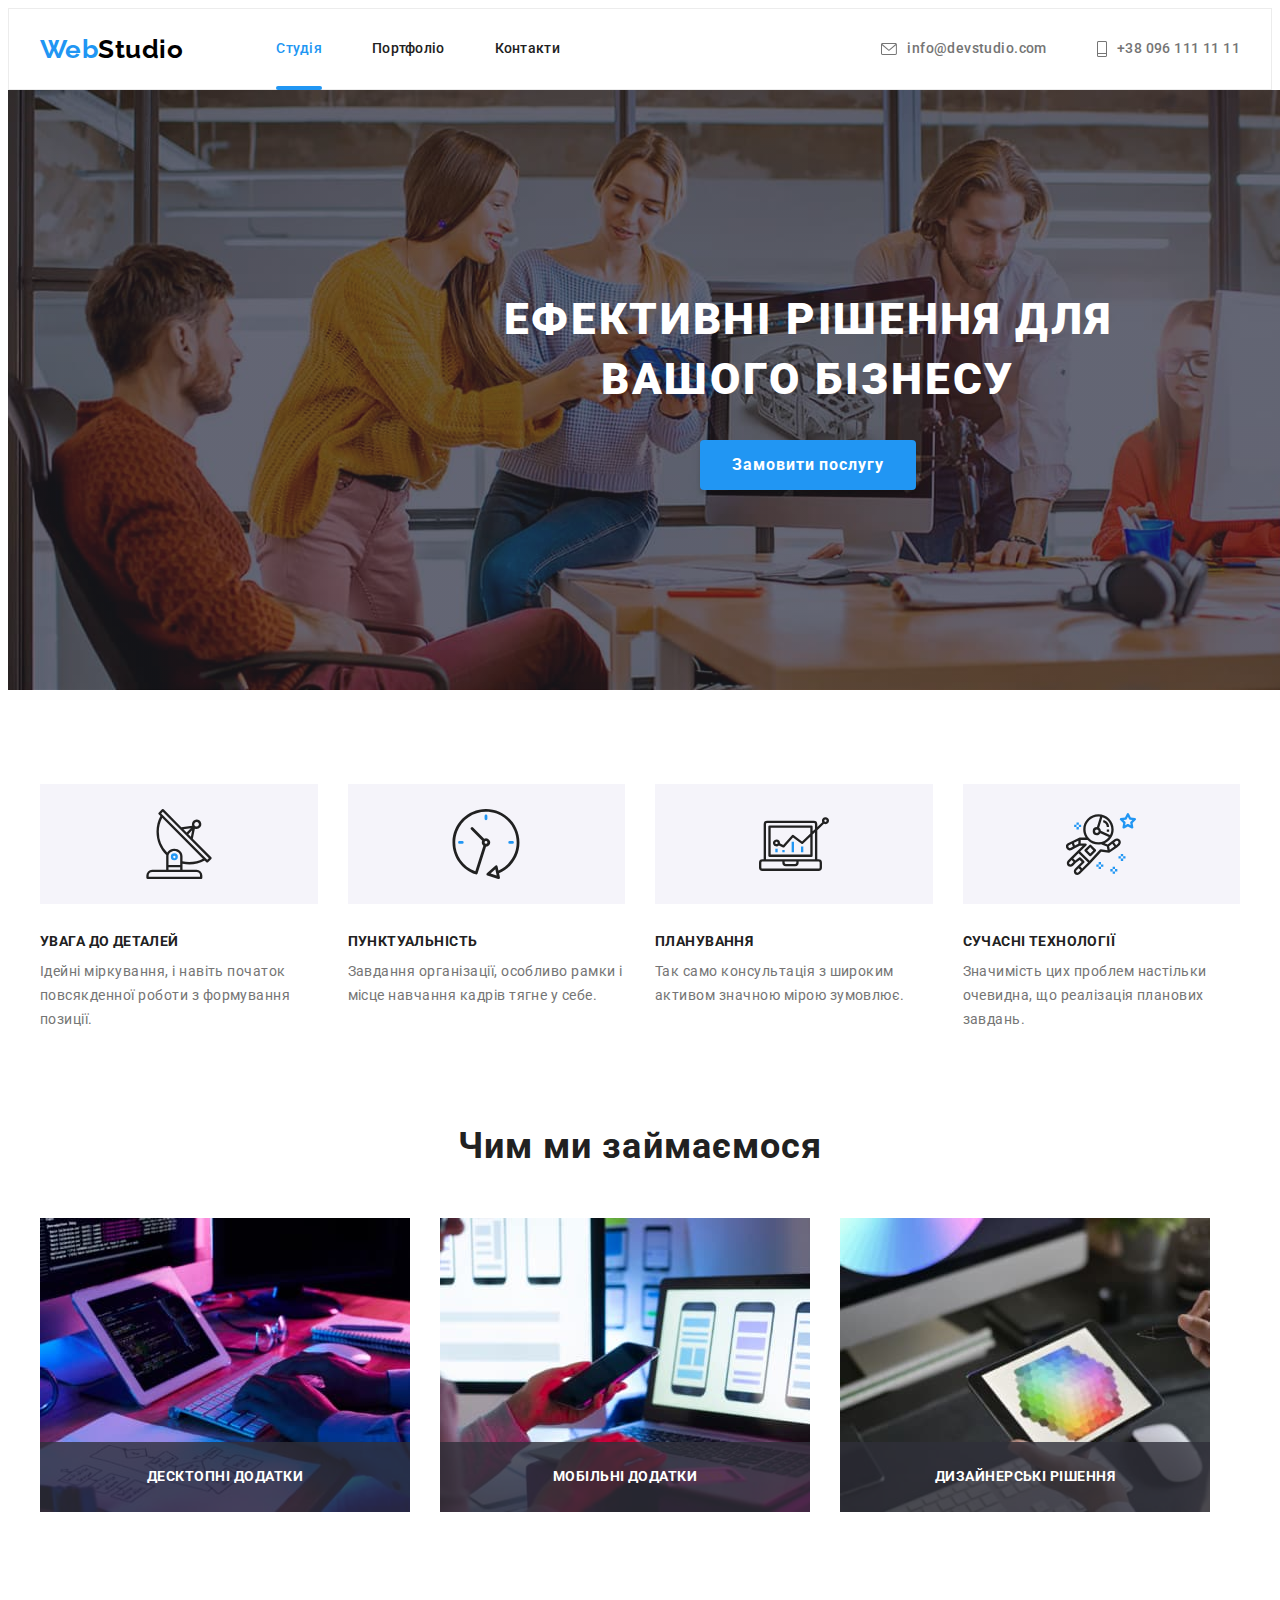
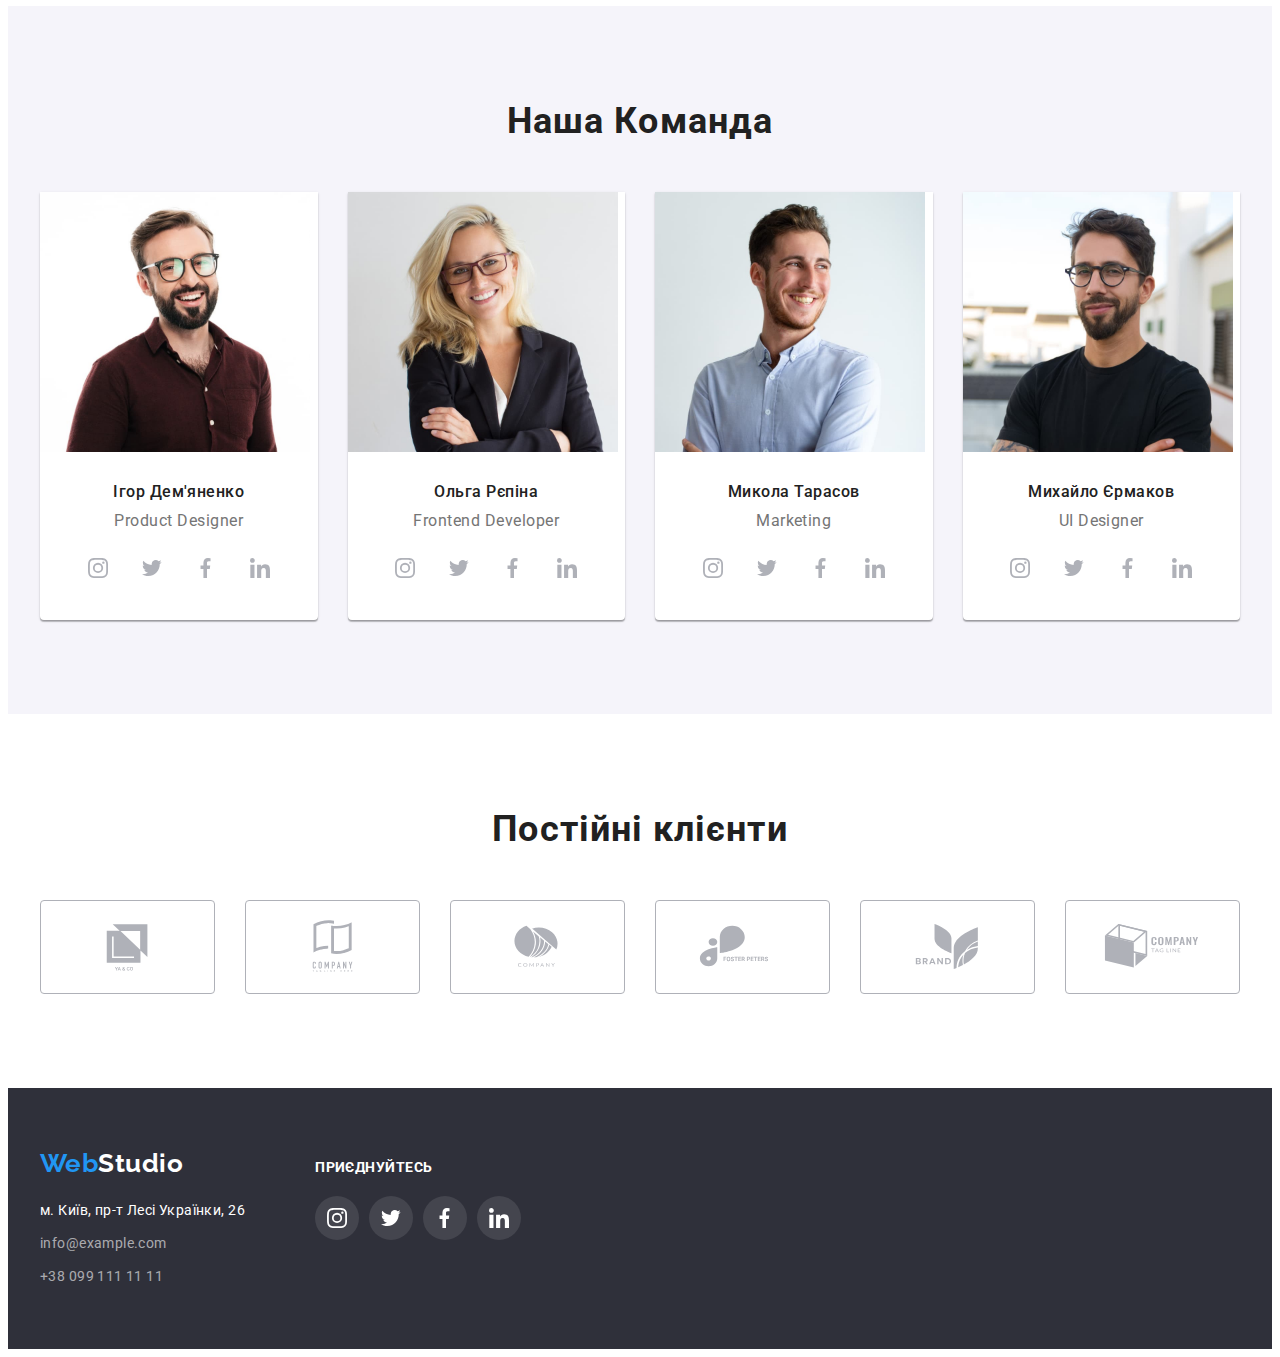
==== index.html @ 98136e76 "фыв" ====
<!DOCTYPE html>
<html lang="uk">
  <head>
    <meta charset="UTF-8" />
    <meta http-equiv="X-UA-Compatible" content="IE=edge" />
    <meta name="viewport" content="width=#, initial-scale=1.0" />
    <title>Студія</title>
    <link rel="preconnect" href="https://fonts.googleapis.com">
<link rel="preconnect" href="https://fonts.gstatic.com" crossorigin>
<link href="https://fonts.googleapis.com/css2?family=Raleway:wght@700&family=Roboto:wght@400;500;700;900&display=swap" rel="stylesheet">
   <link rel="stylesheet" href="https://cdnjs.cloudflare.com/ajax/libs/modern-normalize/1.1.0/modern-normalize.min.css" integrity="sha512-wpPYUAdjBVSE4KJnH1VR1HeZfpl1ub8YT/NKx4PuQ5NmX2tKuGu6U/JRp5y+Y8XG2tV+wKQpNHVUX03MfMFn9Q==" crossorigin="anonymous" referrerpolicy="no-referrer" />
<link rel="stylesheet" href="./css/styles.css" />
    
  </head>
  <body class="body">
    <header class="header">
     <div class="main-nav container">
      <a class="logo-link decoration" href="index.html">Web<span class="logo-header decoration">Studio</span></a>
     <nav>
        <ul class="site-nav list">
          <li class="item"><a href="./index.html" class="site-nav-link current decoration">Студія</a></li>
          <li id="portfolio" class="item"><a href="./portfolio.html" class="site-nav-link decoration">Портфоліо</a></li>
          <li class="item"><a href="#" class="site-nav-link decoration">Контакти</a></li>
        </ul>
      </nav>
      <ul class="auth-nav list">
        <li class="item"><a href="mailto:info@devstudio.com" class="auth-nav-link decoration"><svg class="icon-nav" width="16" height="12"><use href="./images/svg/sprite.svg#icon-envelope"></use></svg>info@devstudio.com</a></li>
        <li class="item"><a href="tel:+380961111111" class="auth-nav-link decoration"><svg class="icon-nav" width="10" height="16"><use href="./images/svg/sprite.svg#icon-smartphone"></use></svg>+38 096 111 11 11</a></li>
      </ul>
      </div>
    </header>
   
    <main>
      <section class="hero">
        <h1 class="hero-title">Ефективні рішення для <br>вашого бізнесу</br></h1>
        <button type="button" class="button" data-modal-open>Замовити послугу</button>
      </section>
      <section class="section">
        <div class="container">
        <h2 class="title hero-h2">Наші особливості</h2>
        <ul class="list features-list">
          <li class="text">
            <div class="logo-no">
              <svg width="70" height="70"><use href="./images/svg/sprite.svg#icon-antenna"></use></svg></div>
            <h3 class="feature">Увага до деталей</h3>
            <span class="feat"
              >Ідейні міркування, і навіть початок повсякденної роботи з формування позиції.</span
            >
          </li>
          <li class="text">
            <div class="logo-no"><svg width="70" height="70"><use href="./images/svg/sprite.svg#icon-clock"></use></svg></div>
            <h3 class="feature">Пунктуальність</h3>
            <span class="feat">
              Завдання організації, особливо рамки і місце навчання кадрів тягне у себе.</span
            >
          </li>
          <li class="text">
            <div class="logo-no"><svg width="70" height="70"><use href="./images/svg/sprite.svg#icon-diagram"></use></svg></div>
            <h3 class="feature">Планування</h3>
            <span class="feat">
              Так само консультація з широким активом значною мірою зумовлює.</span
            >
          </li>
          <li class="text">
            <div class="logo-no"><svg width="70" height="70"><use href="./images/svg/sprite.svg#icon-astronaut"></use></svg></div>
            <h3 class="feature">Сучасні технології</h3>
            <span class="feat">
              Значимість цих проблем настільки очевидна, що реалізація планових завдань.</span
            >
          </li>
        </ul>
        </div>
      </section>
      <section class="section what-we-do">
        <div class="container">
        <h2 class="title">Чим ми займаємося</h2>
        <ul class="list imgs-list">
          <li class="imgs"><img src="./images/img.jpg" alt="coding" width="370" /><p class="img-text">десктопні додатки</p></li>
          <li class="imgs"><img src="./images/img-1.jpg" alt="phone set" width="370" /><p class="img-text">мобільні додатки</p></li>
          <li class="imgs"><img src="./images/img-2.jpg" alt="web design" width="370" /><p class="img-text">дизайнерські рішення</p></li>
        </ul>
        
        </div>
      </section>
      <section class="our-team section">
        
        <div class="container">
          <h2 class="title">Наша Команда</h2>
        <ul class="list our-team-list">
          <li class="background team">
            <img src="./images/img-3.jpg" alt="photo1" width="270" />
           <div class="team-container">
             <h3 class="who">Ігор Дем'яненко</h3>
            <p lang="en" class="about">Product Designer</p>
         <ul class="list team-contact-list">
                <li class="team-contact"><a href="#" class="decoration link-logo" ><svg class="icon" width="20" height="20"><use href="./images/svg/sprite.svg#icon-instagram"></use></svg></a></li>
                <li class="team-contact"><a href="#" class="decoration link-logo"><svg class="icon" width="20" height="20"><use href="./images/svg/sprite.svg#icon-twitter"></use></svg></a></li>
                <li class="team-contact"><a href="#" class="decoration link-logo"><svg class="icon" width="20" height="20"><use href="./images/svg/sprite.svg#icon-facebook"></use></svg></a></li>
                <li class="team-contact"><a href="#" class="decoration link-logo"><svg class="icon" width="20" height="20"><use href="./images/svg/sprite.svg#icon-linkedin"></use></svg></a></li>
              </ul>
            </div>
        </li>
            
          <li class="background team">
            <img src="./images/img-4.jpg" alt="photo2" width="270" />
           <div class="team-container"> <h3 class="who">Ольга Рєпіна</h3>
            <p lang="en" class="about">Frontend Developer</p>
            
              <ul class="list team-contact-list">
                <li class="team-contact"><a href="#" class="decoration link-logo"><svg class="icon" width="20" height="20"><use href="./images/svg/sprite.svg#icon-instagram"></use></svg></a></li>
                <li class="team-contact"><a href="#" class="decoration link-logo"><svg class="icon" width="20" height="20"><use href="./images/svg/sprite.svg#icon-twitter"></use></svg></a></li>
                <li class="team-contact"><a href="#" class="decoration link-logo"><svg class="icon" width="20" height="20"><use href="./images/svg/sprite.svg#icon-facebook"></use></svg></a></li>
                <li class="team-contact"><a href="#" class="decoration link-logo"><svg class="icon" width="20" height="20"><use href="./images/svg/sprite.svg#icon-linkedin"></use></svg></a></li>
              </ul>
          </div>
          </li>
          <li class="background team">
            <img src="./images/img-5.jpg" alt="photo3" width="270" />
            <div class="team-container"><h3 class="who">Микола Тарасов</h3>
            <p lang="en" class="about">Marketing</p>
              <ul class="list team-contact-list">
                <li class="team-contact"><a href="#" class="decoration link-logo"><svg class="icon" width="20" height="20"><use href="./images/svg/sprite.svg#icon-instagram"></use></svg></a></li>
                <li class="team-contact"><a href="#" class="decoration link-logo"><svg class="icon" width="20" height="20"><use href="./images/svg/sprite.svg#icon-twitter"></use></svg></a></li>
                <li class="team-contact"><a href="#" class="decoration link-logo"><svg class="icon" width="20" height="20"><use href="./images/svg/sprite.svg#icon-facebook"></use></svg></a></li>
                <li class="team-contact"><a href="#" class="decoration link-logo"><svg class="icon" width="20" height="20"><use href="./images/svg/sprite.svg#icon-linkedin"></use></svg></a></li>
              </ul>
              </div>
          </li>
          <li class="background team">
            <img src="./images/img-6.jpg" alt="photo4" width="270" />
            <div class="team-container"><h3 class="who">Михайло Єрмаков</h3>
            <p lang="en" class="about">UI Designer</p>
           <ul class="list team-contact-list">
                <li class="team-contact"><a href="#" class="decoration link-logo"><svg class="icon" width="20" height="20"><use href="./images/svg/sprite.svg#icon-instagram"></use></svg></a></li>
                <li class="team-contact"><a href="#" class="decoration link-logo"><svg class="icon" width="20" height="20"><use href="./images/svg/sprite.svg#icon-twitter"></use></svg></a></li>
                <li class="team-contact"><a href="#" class="decoration link-logo"><svg class="icon" width="20" height="20"><use href="./images/svg/sprite.svg#icon-facebook"></use></svg></a></li>
                <li class="team-contact"><a href="#" class="decoration link-logo"><svg class="icon" width="20" height="20"><use href="./images/svg/sprite.svg#icon-linkedin"></use></svg></a></li>
              </ul>
          </div>
          </li>
        </ul></div>
      
      </section>

    </main>
    <section class="section">
      <div class="container">
      <h2 class="title">Постійні клієнти</h2>
       <ul class="list our-clients">
       <li class="clients"><a href="#" class="decoration client-link"><svg class="client-icon icon"><use href="./images/svg/sprite.svg#icon-client-1"></use></svg></a></li>
       <li class="clients"><a href="#" class="decoration client-link"><svg class="client-icon icon"><use href="./images/svg/sprite.svg#icon-client-2"></use></svg></a></li>
       <li class="clients"><a href="#" class="decoration client-link"><svg class="client-icon icon"><use href="./images/svg/sprite.svg#icon-client-3"></use></svg></a></li>
       <li class="clients"><a href="#" class="decoration client-link"><svg class="client-icon icon"><use href="./images/svg/sprite.svg#icon-client-4"></use></svg></a></li>
       <li class="clients"><a href="#" class="decoration client-link"><svg class="client-icon icon"><use href="./images/svg/sprite.svg#icon-client-5"></use></svg></a></li>
       <li class="clients"><a href="#" class="decoration client-link"><svg class="client-icon icon"><use href="./images/svg/sprite.svg#icon-client-6"></use></svg></a></li>
       </ul>
      </div>
    </section>
     
      <footer class="footer">
      <div class="container footer-div">
        <div class="footer-nav">
        <a class="logo decoration" href="index.html">Web<span class="logo-head  decoration">Studio</span></a>
      <ul class="foot-nav list">
        <li class="foot-list">
          <a
            href=https://goo.gl/maps/ps1MHNvpvdkXfW2N9
            class="address decoration"
            >м. Київ, пр-т Лесі Українки, 26</a
          >
        </li>
        <li class="foot-list"><a href="mailto:info@example.com" class="mail-foot decoration">info@example.com</a></li>
        <li class="foot-list"><a href="tel:+380991111111" class="tell-foot decoration">+38 099 111 11 11</a></li>
        </ul>
     </div>
     <div class="footer-contacts">
      <h3 class="foot-title">приєднуйтесь</h3>
      <ul class="list foot-contact">
        <li class="foot-link"><a href="#" class="decoration link"><svg class="icon foot-icon" width="20" height="20"><use href="./images/svg/sprite.svg#icon-instagram"></use></svg></a></li>
        <li class="foot-link"><a href="#" class="decoration link"><svg class="icon foot-icon" width="20" height="20"><use href="./images/svg/sprite.svg#icon-twitter"></use></svg></a></li>
        <li class="foot-link"><a href="#" class="decoration link"><svg class="icon foot-icon" width="20" height="20"><use href="./images/svg/sprite.svg#icon-facebook"></use></svg></a></li>
        <li class="foot-link"><a href="#" class="decoration link"><svg class="icon foot-icon" width="20" height="20"><use href="./images/svg/sprite.svg#icon-linkedin"></use></svg></a></li>
      </ul>
     </div>
  </div>
    </footer>
     <div class="backdrop is-hidden" data-modal>
      <div class="modal">
           <button type="button" class="close-button" data-modal-close>
            <svg class="icon" width="11" height="11">
            <use href="./images/svg/sprite.svg#icon-close"></use>
          </svg>
      </button>
      <form class="mform">
       <p class="mheader">Залиште свої дані, ми вам передзвонимо</p>
        <div class="input">
          <label for="name" class="flabel">Ім'я</label>
          <input class="form-input" type="text" name="your-name" id="name">
          <svg class="form-svg" width="18" height="18"><use href="./images/svg/sprite.svg#icon-name"></use>
          </svg>
        </div>
        <div class="input">
          <label for="phone" class="flabel">Телефон</label>
          <input class="form-input" type="tel" name="your-phone" id="phone">
          <svg class="form-svg" width="18" height="18"><use href="./images/svg/sprite.svg#icon-phone-num"></use>
          </svg>
        </div>
        <div class="input">
          <label for="email" class="flabel">Пошта</label>
          <input class="form-input" type="email" name="your-email" id="email">
          <svg class="form-svg" width="18" height="18"><use href="./images/svg/sprite.svg#icon-email"></use>
          </svg>
        </div>
      </form>
      </div>
    </div>
     <script src="./js/modal.js"></script>
  </body>
</html>
---- css/styles.css ----
h1,
h2,
h3,
h4,
p {
  margin-top: 0;
  margin-bottom: 0;
}
ul {
  margin-top: 0;
  margin-bottom: 0;
  padding-left: 0;
}
img {
  display: block;
}
:root {
  
  --primary-text-color: #212121;
  --hover-logo-buttonfont-color: #2196f3;
  --text-color: #212121;
  --description-about-color: #757575;
  --card-set-gap:30px;
  --svg-color:#AFB1B8;
}
.body {
  background-color: #ffffff;
  color: var(--primary-text-color);
  font-family: 'Roboto', sans-serif;
  font-size: 16px;
  letter-spacing: 0.03em;
}
.decoration {
  text-decoration: none;
}
.list {
  list-style: none;
}
/*logo*/
.logo-link {
  color: var(--hover-logo-buttonfont-color);
  font-family: 'Raleway', sans-serif;
  font-weight: 700;
  font-size: 26px;
  line-height: 1.19;
}
.logo-header {
  color: #000000;
}
.container {
  width: 1200px;
  padding-left: 15px;
  padding-right: 15px;
  margin-left: auto;
  margin-right: auto;
}
.section {
  padding-top: 94px;
  padding-bottom: 94px;
}
.header{
  border: 1px solid #ECECEC;
}
.main-nav {
  display: flex;
  align-items: center;
}

/*site-nav*/

.site-nav {
  display: flex;
  margin-left: 93px;
}

.site-nav .item:not(:last-child) {
  margin-right: 50px;
}

.site-nav-link {
  display: block;
  padding-top: 32px;
  padding-bottom: 32px;
  position: relative;
  font-family: 'Roboto', sans-serif;
  font-weight: 500;
  font-size: 14px;
  line-height: 1.14;
  letter-spacing: 0.02em;
  color: var(--text-color);
  transition: color 250ms cubic-bezier(0.4, 0, 0.2, 1);
  
  
}
.site-nav-link.current {
  color: var(--hover-logo-buttonfont-color);
}
.site-nav-link:hover,
.site-nav-link:focus {
  color: var(--hover-logo-buttonfont-color);
}

.site-nav-link.current::after{
  position: absolute;
  
    display: block;
    content: '';
    width: 100%;
    height: 4px;
    border-radius: 2px;
    bottom: -1px;
  
    background-color: var(--hover-logo-buttonfont-color);
}
/*auth-nav*/
.auth-nav {
  display: flex;
  margin-left: auto;
}
.auth-nav .item + .item {
  margin-left: 50px;
}
.auth-nav-link {
  color: var(--description-about-color);
  display: flex;
  justify-content: center;
  align-items: center;
  padding-top: 21px;
  padding-bottom: 21px;
  transition: color 250ms cubic-bezier(0.4, 0, 0.2, 1);


  font-weight: 500;
  font-style: normal;
  font-size: 14px;
  line-height: 1.71;
  letter-spacing: 0.03em;
  color: var(--description-about-color);
}
.auth-nav-link:hover,
.auth-nav-link:focus
{
  color: var(--hover-logo-buttonfont-color);
  
}
.icon-nav{
  fill:currentColor;
  margin-right: 10px;
}
/*hero*/
.hero {
  padding-top: 200px;
  padding-bottom: 200px;
  margin-left: auto;
  margin-right: auto;
  width: 1600px;
  text-align: center;
  background-color: #2f303a;
  background-image: linear-gradient(rgba(47, 48, 58, 0.4),rgba(47, 48, 58, 0.4)), url(../images/Img-hw4.jpg);
  background-repeat: no-repeat;
  background-position: center;
  background-size: cover;
}
.hero-title {
  margin-bottom: 30px;
  font-weight: 900;
  font-size: 44px;
  line-height: 1.36;
  letter-spacing: 0.06em;
  text-transform: uppercase;
  color: #ffffff;
}
.button {
  min-width: 216px;
  padding: 10px 32px;
  cursor: pointer;
  background-color: var(--hover-logo-buttonfont-color);
  color: #ffffff;
  box-shadow: 0px 4px 4px rgba(0, 0, 0, 0.15);
  border: none;
  border-radius: 4px;
  text-align: center;
  font-weight: 700;
  font-family: 'Roboto', sans-serif;
  font-size: 16px;
  line-height: 1.88;
  letter-spacing: 0.06em;

transition: background-color 250ms cubic-bezier(0.4, 0, 0.2, 1),
    color 250ms cubic-bezier(0.4, 0, 0.2, 1);
}
.button:focus,
.button:hover {
  color: #FFFFFF;
  background-color: #188ce8;
}


/*features*/
.features-list {
  display: flex;
  margin-left: calc(-1 * var(--card-set-gap));
}
.features-list>.text{
  flex-basis: calc(100% / 3 - var(--card-set-gap));;
  margin-left:var(--card-set-gap);
}
 
.feature {
  margin-bottom: 10px;
  font-weight: 700;
  font-size: 14px;
  line-height: 1.14;
  letter-spacing: 0.03em;
  text-transform: uppercase;
}

.feat {
  color: var(--description-about-color);
  font-style: normal;
  font-size: 14px;
  line-height: 1.71;
}
.logo-no{
  display: flex;
  height: 120px;
  background-color: #f5f4fa;
  margin-bottom: 30px;
  align-items: center;
  justify-content: center;
}
/* -Чим ми займаємось- */
.what-we-do{
  padding-top: 0;
}
.imgs-list {
  display: flex;
  
}
.imgs-list .imgs:not(:last-child) {
  margin-right: 30px;
}
.imgs{
  position: relative;
}
.img-text{
  position:absolute;
  width: 100%;
  bottom: 0;
  left: 0;
  padding: 27px 0;
  font-weight: bold;
    font-size: 14px;
    line-height: 1.14;
    text-align: center;
    text-transform: uppercase;
    color: #ffffff;
    background-color: rgba(47, 48, 58, 0.8);
}
/*title*/
.title {
  margin-bottom: 50px;
  font-weight: 700;
  font-size: 36px;
  line-height: 1.17;
  text-align: center;
  letter-spacing: 0.03em;
  color: var(--text-color);
}
.team-container {
  padding: 30px;
 }
.our-team {
  background-color: #f5f4fa;
  }
.our-team-list {
  display: flex;
  margin-left: calc(-1 * var(--card-set-gap));
}
.our-team-list > .team {
  flex-basis: calc(100% / 4 - var(--card-set-gap));
  margin-left: var(--card-set-gap);
}



.background {
  background-color: #ffffff;
  box-shadow: 0px 1px 3px rgba(0, 0, 0, 0.12), 0px 1px 1px rgba(0, 0, 0, 0.14), 0px 2px 1px rgba(0, 0, 0, 0.2);
  border-radius: 0px 0px 4px 4px;
}
.who {
  margin-bottom: 10px;
  font-weight: 500;
  font-size: 16px;
  line-height: 1.19;
  text-align: center;
  letter-spacing: 0.03em;
}
.about {
  font-weight: 400;
  font-size: 16px;
  line-height: 1.19;
  text-align: center;
  letter-spacing: 0.03em;
  color: var(--description-about-color);
  margin-bottom: 16px;
}
.team-contact-list {
  display: flex;
  align-items: center;
  justify-content: center;
  margin-right: calc(-1* 0px)
  }
.team-contact-list .team-contact+.team-contact{
   margin-left: 10px;
}

.link-logo {
  display: flex;
  justify-content: center;
  align-items: center;
  width: 44px;
  height: 44px;
  border-radius: 50%;
  color: var(--svg-color);
  transition: background-color 250ms cubic-bezier(0.4, 0, 0.2, 1),
      color 250ms cubic-bezier(0.4, 0, 0.2, 1);
  
}

.link-logo:hover,
.link-logo:focus {
  color: white;
  background-color: var(--hover-logo-buttonfont-color);
}
.icon {
  fill: currentColor;

}
/* our clients */
.our-clients{
  display: flex;
  justify-content: center;
  align-items: center;
}
.client-link{
display: flex;
  justify-content: center;
  align-items: center;
  height: 92px;
  border: 1px solid;
  border-radius: 4px;
  color: var(--svg-color);
  transition: background-color 250ms cubic-bezier(0.4, 0, 0.2, 1),
      color 250ms cubic-bezier(0.4, 0, 0.2, 1);
  
}
.client-icon{
  width: 106px;
  height: 60px;
  }
.client-link:hover,
.client-link:focus{
   color: var(--hover-logo-buttonfont-color);
}
.our-clients {
  margin-left: calc(-1 * var(--card-set-gap));
}

.our-clients>.clients {
  flex-basis: calc(100% / 6 - var(--card-set-gap));
  margin-left: var(--card-set-gap);
}

/*footer*/
.footer-div{
  display: flex;
  justify-content: baseline;
  align-items: baseline;
}
.footer-nav{
  
  margin-right: 70px;

}
.footer-contacts{
  width: 206px;
  height: 80px;
}
.footer {
  padding-top: 60px;
  padding-bottom: 60px;
background-color: #2f303a; 
}
.logo {
  color: #2196f3;
  font-family: 'Raleway';
  font-weight: 700;
  font-size: 26px;
  line-height: 1.19;
}
.logo-head {
  color: #ffffff;
}

.foot-nav .foot-list:not(:last-child) {
  margin-bottom: 9px;
}
.foot-nav {
  margin-top: 20px;
 }

.address {
  font-style: normal;
   font-size: 14px;
  line-height: 1.71;
  letter-spacing: 0.03em;

  color: #ffffff;
  transition: background-color 250ms cubic-bezier(0.4, 0, 0.2, 1),
      color 250ms cubic-bezier(0.4, 0, 0.2, 1);
  
}
.address:hover,:focus{
  color: var(--hover-logo-buttonfont-color);
}
.mail-foot,
.tell-foot {
  font-style: normal;
  font-size: 14px;
  line-height: 1.71;
  letter-spacing: 0.03em;
  color: rgba(255, 255, 255, 0.6);
  transition: background-color 250ms cubic-bezier(0.4, 0, 0.2, 1),
      color 250ms cubic-bezier(0.4, 0, 0.2, 1);
  
}
.mail-foot:hover,
.mail-foot:focus {
  color: var(--hover-logo-buttonfont-color);
}

.tell-foot:hover,
.tell-foot:focus {
  color: var(--hover-logo-buttonfont-color);
}
.foot-title{
  Font-size: 14px;
  line-height: 1.14;
  display: flex;
  justify-content: baseline;
  align-items: baseline;
  color: #FFFFFF;
  text-transform: uppercase;
  margin-bottom: 20px;
  }
  .foot-contact{
    display: flex;
  }
  .foot-contact .foot-link+.foot-link{
    margin-left: 10px;
  }
  .link{
    display: flex;
      justify-content: center;
      align-items: center;
      width: 44px;
      height: 44px;
      border-radius: 50px;
      color: #ffffff;
      background: rgba(255, 255, 255, 0.1);
      transition: background-color 250ms cubic-bezier(0.4, 0, 0.2, 1),
          color 250ms cubic-bezier(0.4, 0, 0.2, 1);
      
  }
  .link:hover,
    .link:focus{
    background-color: var(--hover-logo-buttonfont-color);
  }
  
/*hero-portfolio*/
.hero-h2 {
        position: absolute;
        white-space: nowrap;
        width: 1px;
        height: 1px;
        overflow: hidden;
        border: 0;
        padding: 0;
        clip: rect(0 0 0 0);
        clip-path: inset(50%);
        margin: -1px;
    }
.button-list{
    display: flex;
    margin-bottom: 50px;
   justify-content: center;
   }   
.button-list .buttons+.buttons{
    margin-left: 8px;
}
.button-log {
    padding: 6px 22px;
    font-family: 'Roboto', sans-serif;
  font-weight: 500;
  font-size: 16px;
  line-height: 1.62;
  letter-spacing: 0.03em;
  border:none;
  border-radius: 4px;
  color: var(--text-color);
  cursor: pointer;
  transition: 
  background-color 250ms cubic-bezier(0.4, 0, 0.2, 1),
      color 250ms cubic-bezier(0.4, 0, 0.2, 1),
      box-shadow 250ms cubic-bezier(0.4, 0, 0.2, 1);
    
}
.button-log:hover,
.button-log:focus {
   color: #ffffff;
  background: var(--hover-logo-buttonfont-color);
  box-shadow: 0px 3px 1px rgba(0, 0, 0, 0.1), 0px 1px 2px rgba(0, 0, 0, 0.08), 0px 2px 2px rgba(0, 0, 0, 0.12);
}
/*Cards*/
.cards:hover .product-overlay-text{
  transform: translateY(0%);
  }
.cards:focus .product-overlay-text {
      transform: translateY(0%);}
.product-thumb{
 position: relative;
overflow: hidden;
}
.product-overlay-text{  
    position: absolute;
    display: flex;
    align-items: center;
    justify-content: center;
   content: '';
    width: 100%;
    height: 100%;
    top: 0;
    left: 0;
  
    background-color: rgba(33, 150, 243, 0.9);
  
    transform: translateY(100%);
    transition: transform 250ms cubic-bezier(0.4, 0, 0.2, 1);
    padding-left: 24px;
    padding-right: 24px;
    font-size: 18px;
    line-height: 1.56;
    color: #FFFFFF;
  
}
.card-set{
  display: flex;
  flex-wrap: wrap;
  margin-top: calc(-1 * var(--card-set-gap));
  margin-left:calc(-1 * var(--card-set-gap));
}
.card-set > .item{
 flex-basis: calc(100% / 3 - var(--card-set-gap));
 margin-left: var(--card-set-gap);
 margin-top: var(--card-set-gap);
}
.p-card {
  padding: 20px 24px;
  border: 1px solid #EEEEEE;
  border-top: none;
}
.cards{
  display: inline-block;
}
.cards:hover,
.cards:focus{
  box-shadow: 0px 1px 1px rgba(0, 0, 0, 0.12), 0px 4px 4px rgba(0, 0, 0, 0.06), 1px 4px 6px rgba(0, 0, 0, 0.16);
}
.p-title {
    margin-bottom: 4px;
    font-weight: 700;
    font-size: 18px;
    line-height: 2;
    letter-spacing: 0.06em;
    color: var(--text-color);
}

.description {
  font-size: 16px;
  line-height: 1.875;
  letter-spacing: 0.03em;
  color: var(--description-about-color);
}
/* Modal */
.backdrop {
  position: fixed;
  display: flex;
  align-items: center;
  justify-content: center;
  width: 100vw;
  height: 100vh;
  background-color: rgba(0, 0, 0, 0.2);
  ;
  top: 0;
  transition: opacity 250ms cubic-bezier(0.4, 0, 0.2, 1), visibility 250ms cubic-bezier(0.4, 0, 0.2, 1);
}

.backdrop.is-hidden {
  opacity: 0;
  visibility: hidden;
  pointer-events: none;
}

.backdrop.is-hidden .modal {
  transform: scale(2);
}

.modal {
  width: 528px;
  min-height: 581px;
  background-color: #ffffff;

  position: relative;
  transform: scale(1);
  transition: transform 250ms cubic-bezier(0.4, 0, 0.2, 1);
}

.close-button {
  position: absolute;
  cursor: pointer;
  display: flex;
  align-items: center;
  justify-content: center;

  right: 8px;
  top: 8px;
  background-color: transparent;
  border-radius: 50%;
  width: 30px;
  height: 30px;
  border: 1px solid rgba(0, 0, 0, 0.1);
}
.mform{
  padding: 40px;
}
.mheader{
  font-weight: 700;
    font-size: 20px;
    line-height: 1.15;
    text-align: center;
    letter-spacing: 0.03em;
    color:var(--primary-text-color);
    margin-bottom:12px;
}
.input{
  position: relative;
    display: flex;
    flex-direction: column;
    margin-bottom: 10px;
}
.flabel{
  font-size: 12px;
    line-height: 1.16;
    margin-bottom: 4px;
    color: var(--description-about-color);
}
.form-input{
  width: 448px;
    height: 40px;
    margin: 0;
    padding: 0;
    padding-left: 42px;
    border: 1px solid rgba(33, 33, 33, 0.2);
    border-radius: 4px;
    box-sizing: border-box;
    outline: none;
  
    transition: border-color 250ms cubic-bezier(0.4, 0, 0.2, 1);
}
.form-input:hover+.form-svg,
.form-input:focus+.form-svg {
  fill: var(--hover-logo-buttonfont-color);
}
.form-input:hover,
.form-input:focus {
  border-color:var(--hover-logo-buttonfont-color);
}
.input .form-svg{
   position: absolute;
    top: 50%;
    left: 10px;
}
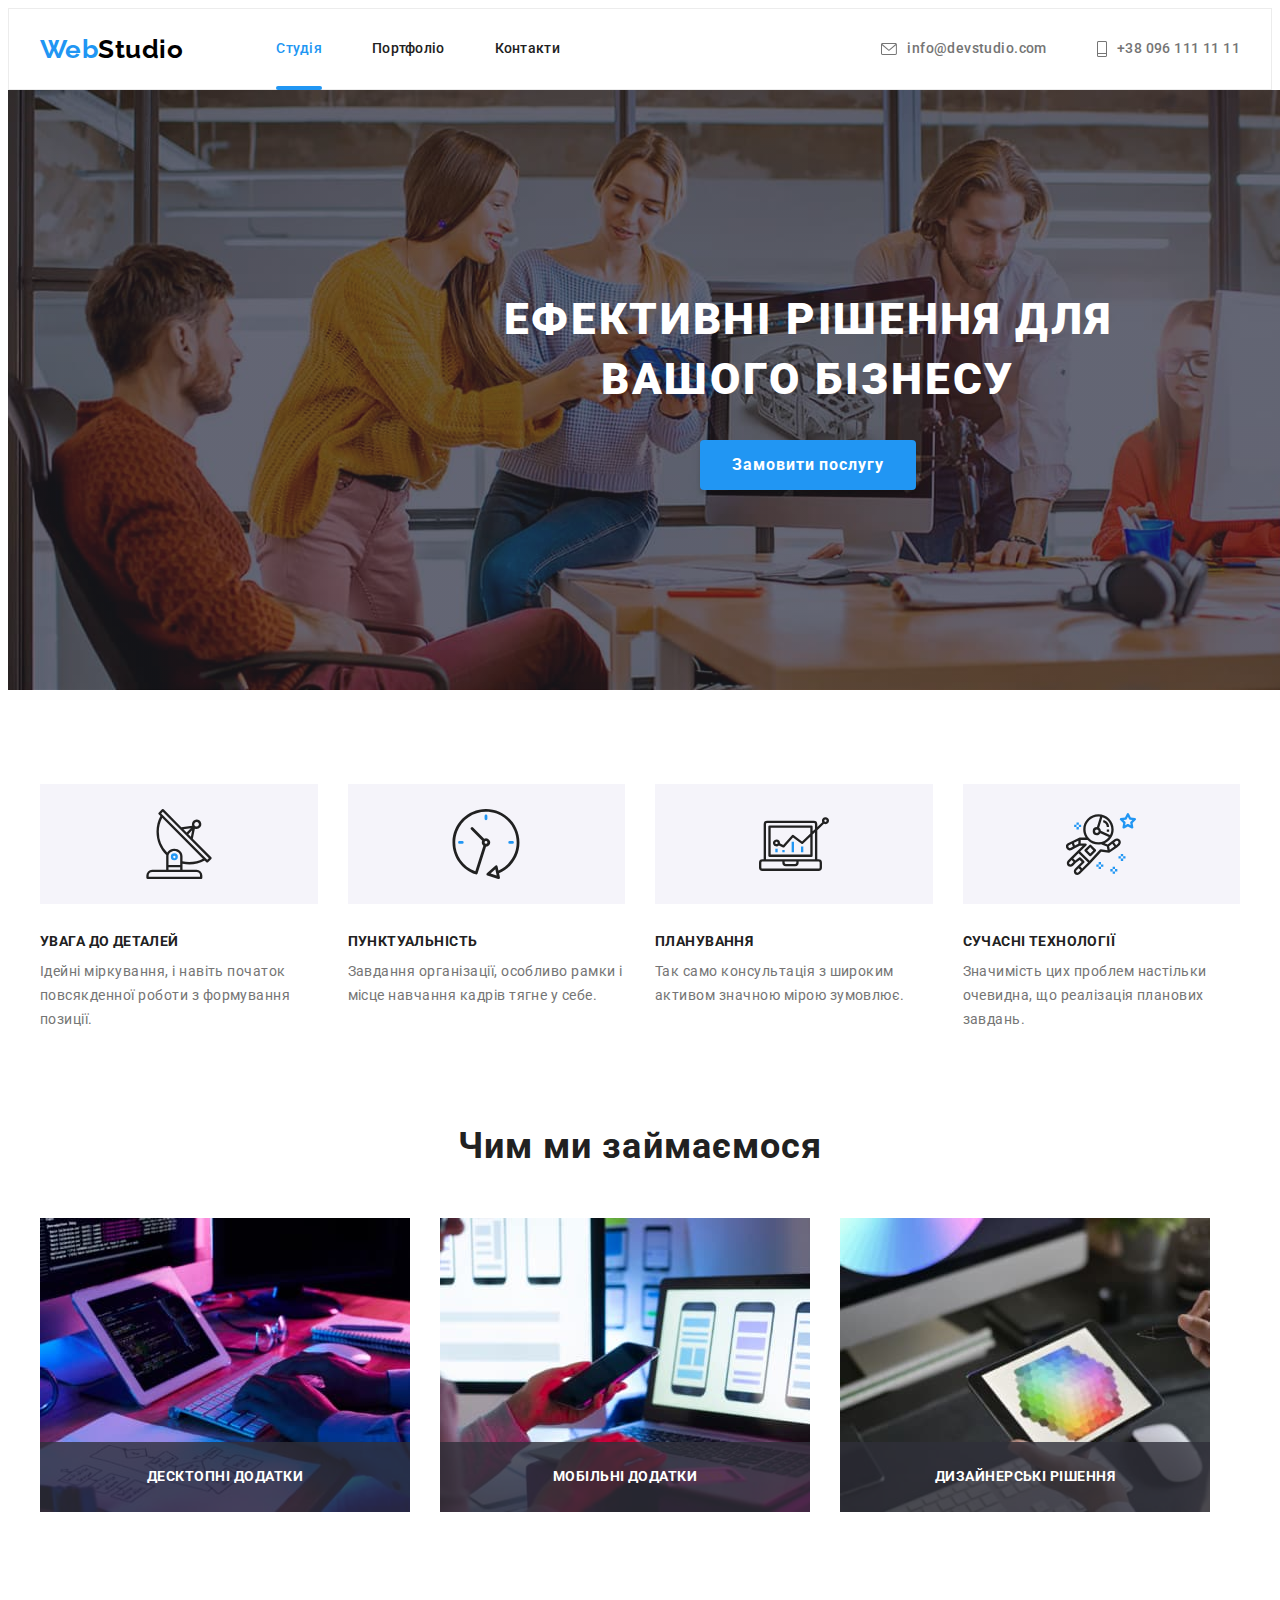
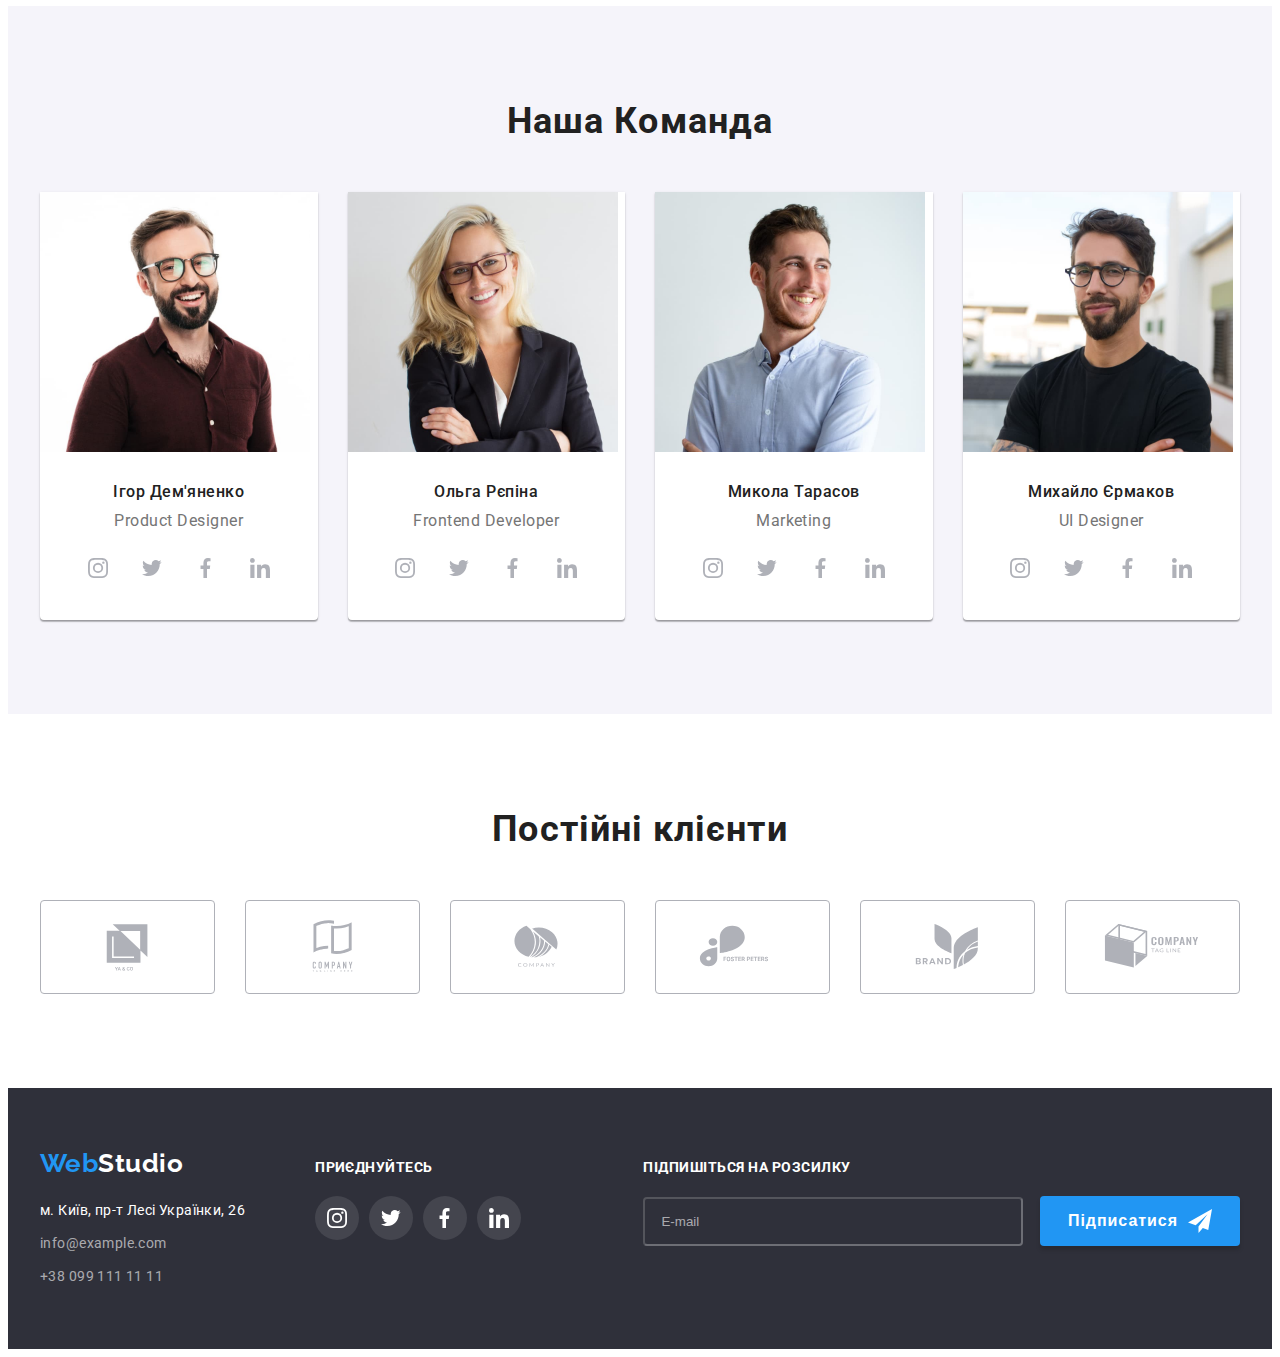
==== commit d55e8231: "Homework 6" ====
--- a/index.html
+++ b/index.html
@@ -182,8 +182,23 @@
         <li class="foot-link"><a href="#" class="decoration link"><svg class="icon foot-icon" width="20" height="20"><use href="./images/svg/sprite.svg#icon-linkedin"></use></svg></a></li>
       </ul>
      </div>
+     <div class="mail-send">
+    <h3 class="head-mail">підпишіться на розсилку</h3>
+    <form name="mail-send">
+      <div class="mail-form">
+        <label>
+                <input class="mail-input" type="email" name="email" placeholder="E-mail" />
+              </label>
+              <button type="submit" class="mail-btn">Підписатися
+                <svg class="mail-svg" width="24" height="24">
+                <use href="./images/svg/sprite.svg#send"></use>
+                </svg>
+              </button>
+      </div>
+    </form>
   </div>
-    </footer>
+  </div>
+  </footer>
      <div class="backdrop is-hidden" data-modal>
       <div class="modal">
            <button type="button" class="close-button" data-modal-close>
@@ -211,6 +226,21 @@
           <svg class="form-svg" width="18" height="18"><use href="./images/svg/sprite.svg#icon-email"></use>
           </svg>
         </div>
+        <div class="input">
+           <label for="comment" class="flabel">Коментар</label>
+           <textarea class="comments" name="comment" id="comment" placeholder="Введіть текст" cols="30" rows="10"></textarea>
+          </div>
+        <div class="check-box-field">
+          <label for="check-box" class="checkbox-label">
+            <input class="checkbox-form" type="checkbox" name="checkbox" id="check-box" />
+             <svg class="svg-no-check" width="16" height="15">
+              <use href="./images/svg/sprite.svg#svg-no-check"></use></svg>
+             <svg class="svg-check" width="16" height="15">
+              <use href="./images/svg/sprite.svg#svg-check"></use></svg>
+              Погоджуюся з розсилкою та приймаю <a href="#" class="box-link">Умови договору</a>
+          </label>
+        </div>
+        <button type="submit" class="modal-button">Відправити</button>
       </form>
       </div>
     </div>
--- a/css/styles.css
+++ b/css/styles.css
@@ -422,9 +422,10 @@
       color 250ms cubic-bezier(0.4, 0, 0.2, 1);
   
 }
-.address:hover,:focus{
+ .address:hover,
+ .address:focus{ 
   color: var(--hover-logo-buttonfont-color);
-}
+ }
 .mail-foot,
 .tell-foot {
   font-style: normal;
@@ -472,13 +473,81 @@
       background: rgba(255, 255, 255, 0.1);
       transition: background-color 250ms cubic-bezier(0.4, 0, 0.2, 1),
           color 250ms cubic-bezier(0.4, 0, 0.2, 1);
-      
-  }
+       }
   .link:hover,
     .link:focus{
     background-color: var(--hover-logo-buttonfont-color);
   }
-  
+  .mail-send{
+    margin-left: auto;
+  }
+  .head-mail{
+    font-size: 14px;
+    line-height: 1.14;
+    text-transform: uppercase;
+    margin-bottom: 20px;
+  
+    color: #ffffff;
+  }
+  .mail-form
+  .mail-send{
+    display: flex;
+  }
+  .mail-send .mail-input{
+    padding-top: 15px;
+      padding-bottom: 15px;
+      padding-left: 16px;
+      min-width: 358px;
+      border-radius: 4px;
+      outline: none;
+    
+      transition: border-color 250ms cubic-bezier(0.4, 0, 0.2, 1);
+    
+      border-color: rgba(255, 255, 255, 0.3);
+      background-color: #2f303a;
+      color: #ffffff;
+  }
+    .mail-send .mail-input:hover,
+    .mail-send .mail-input:focus{
+      border-color: var(--hover-logo-buttonfont-color);
+    }
+    .mail-input::placeholder{
+      color: rgba(255, 255, 255, 0.6);
+    }
+    .mail-btn{
+      display: inline-flex;
+        align-items: center;
+        outline: none;
+      
+        padding: 10px 28px;
+        border-radius: 4px;
+        border: transparent;
+        margin-left: 12px;
+        min-width: 200px;
+        cursor: pointer;
+      
+        transition: background-color 250ms cubic-bezier(0.4, 0, 0.2, 1);
+      
+        font-weight: 700;
+        font-size: 16px;
+        line-height: 1.88;
+        letter-spacing: 0.06em;
+      
+        box-shadow: 0px 4px 4px rgba(0, 0, 0, 0.15);
+      
+        color: #ffffff;
+        background-color: var(--hover-logo-buttonfont-color);
+      }
+      .mail-svg{
+        color: #ffffff;
+      }
+     .mail-send .mail-btn .mail-svg{
+       margin-left: 10px;
+     }
+     .mail-send .mail-btn:hover,
+     .mail-send .mail-btn:focus{
+      background-color: #188ce8;
+     }
 /*hero-portfolio*/
 .hero-h2 {
         position: absolute;
@@ -642,6 +711,10 @@
   height: 30px;
   border: 1px solid rgba(0, 0, 0, 0.1);
 }
+.close-button:hover,
+.close-button:focus{
+  color: var(--hover-logo-buttonfont-color);
+}
 .mform{
   padding: 40px;
 }
@@ -692,4 +765,123 @@
     top: 50%;
     left: 10px;
 }
-
+.comments{
+  width: 448px;
+    height: 120px;
+    padding: 12px 16px;
+    margin-bottom: 20px;
+    border: 1px solid rgba(33, 33, 33, 0.2);
+    border-radius: 4px;
+    box-sizing: border-box;
+    resize: none;
+    outline: none;
+  
+    transition: border-color 250ms cubic-bezier(0.4, 0, 0.2, 1);
+}
+.comments::placeholder{
+  font-size: 12px;
+    line-height: 1.17;
+    color: rgba(117, 117, 117, 0.5);
+}
+.comments:hover,
+.comments:focus {
+  border-color: var(--hover-logo-buttonfont-color);
+}
+.check-box-field{
+  display: flex;
+    justify-content: center;
+    margin-bottom: 30px;
+}
+.checkbox-label{
+  position: relative;
+    display: flex;
+    align-items: center;
+  
+    font-size: 14px;
+    line-height: 1.7;
+    letter-spacing: 0.03em;
+    color:var(--description-about-color);
+}
+.checkbox-form{
+  display: flex;
+    position: absolute;
+    white-space: nowrap;
+    width: 1px;
+    height: 1px;
+    overflow: hidden;
+    border: 0;
+    padding: 0;
+    clip: rect(0 0 0 0);
+    clip-path: inset(50%);
+    margin: -1px;
+}
+
+.svg-no-check{
+  margin-right: 7px;
+    width: 16px;
+    height: 15px;
+    border-radius: 2px;
+    opacity: 1;
+  
+    background-color: #ffffff;
+}
+.checkbox-form:checked ~ .svg-no-check {
+  opacity: 0;
+}
+.checkbox-form:hover ~ .svg-no-check,
+.checkbox-form:focus ~ .svg-no-check {
+  fill: var(--hover-logo-buttonfont-color);
+}
+.svg-check{
+  position: absolute;
+    margin-right: 7px;
+    width: 16px;
+    height: 15px;
+    border-radius: 2px;
+  
+    background-color: var(--hover-logo-buttonfont-color);
+  
+    opacity: 0;
+  
+    transition: opacity 250ms cubic-bezier(0.4, 0, 0.2, 1);
+}
+.checkbox-form:checked~.svg-check {
+  opacity: 1;
+}
+.box-link{
+  margin-left: 4px;
+    outline: none;
+  
+    color: var(--hover-logo-buttonfont-color);
+  
+    transition: background-color 250ms cubic-bezier(0.4, 0, 0.2, 1);
+}
+.box-link:hover,
+.box-link:focus{
+  text-decoration: none;
+}
+.modal-button{
+  display: block;
+    margin-left: auto;
+    margin-right: auto;
+    padding: 10px 52px;
+    border-radius: 4px;
+    border: transparent;
+  
+    outline: none;
+  
+    font-size: 16px;
+    line-height: 1.9;
+    font-weight: 700;
+    letter-spacing: 0.06em;
+  
+    transition: background-color 250ms cubic-bezier(0.4, 0, 0.2, 1);
+  
+    box-shadow: 0px 4px 4px rgba(0, 0, 0, 0.15);
+    color: #ffffff;
+    background-color: var(--hover-logo-buttonfont-color);
+}
+.modal-button:hover,
+.modal-button:focus{
+  background-color: #188ce8;
+}